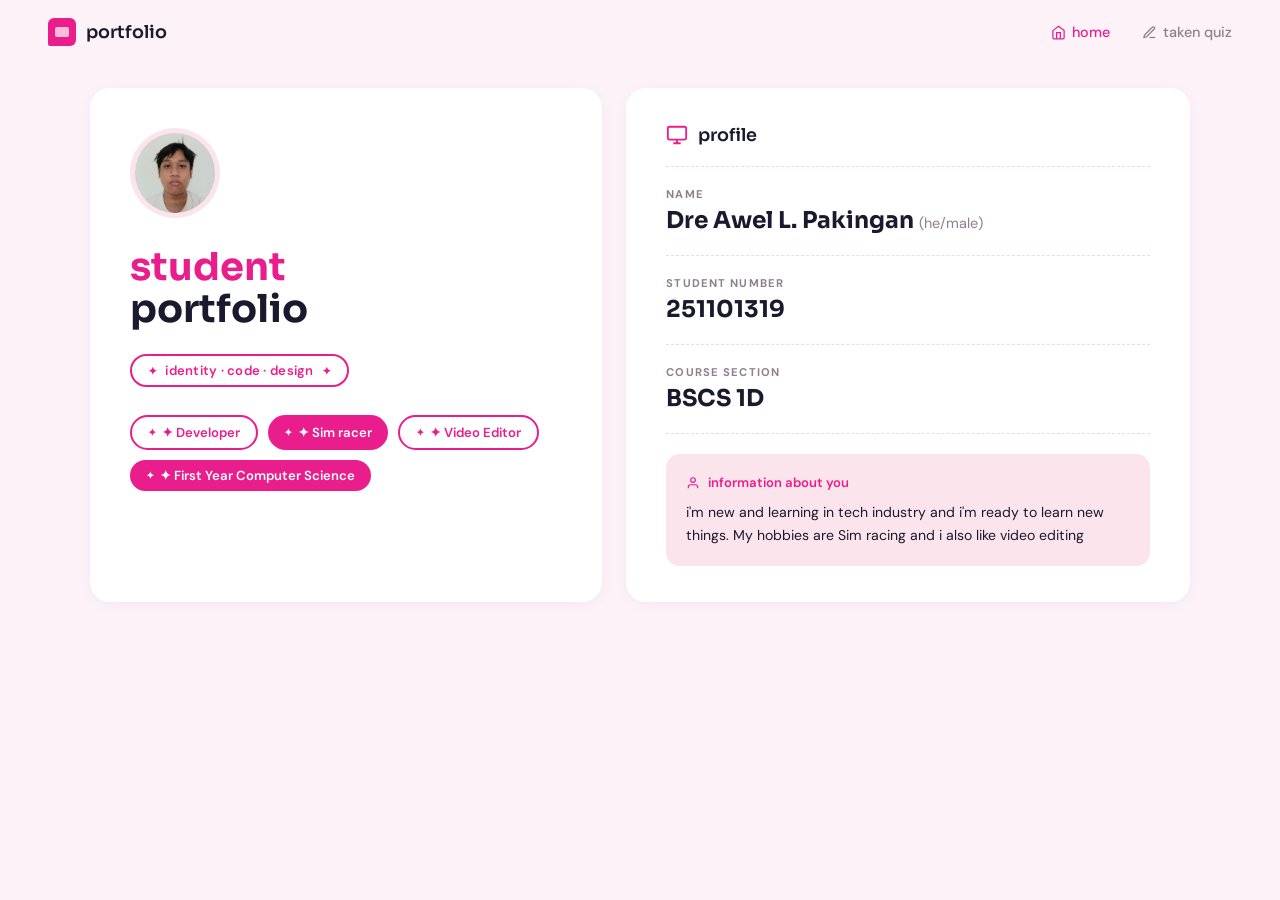
==== index.html @ 7db8d8a5 "Add files via upload" ====
<!DOCTYPE html>
<html lang="en">
<head>
  <meta charset="UTF-8" />
  <meta name="viewport" content="width=device-width, initial-scale=1.0"/>
  <title>Student Portfolio</title>
  <link href="https://fonts.googleapis.com/css2?family=Sora:wght@300;400;500;600;700&family=DM+Sans:wght@300;400;500&display=swap" rel="stylesheet"/>
  <link rel="stylesheet" href="style.css"/>
</head>
<body>

  <nav>
    <a href="#" class="nav-logo" onclick="showPage('home')">
      <div class="folder-icon"></div>
      portfolio
    </a>
    <ul class="nav-links">
      <li>
        <a href="#" class="active" id="nav-home" onclick="showPage('home')">
          <svg viewBox="0 0 24 24" fill="none" stroke="currentColor" stroke-width="2"><path d="M3 9l9-7 9 7v11a2 2 0 01-2 2H5a2 2 0 01-2-2z"/><polyline points="9 22 9 12 15 12 15 22"/></svg>
          home
        </a>
      </li>
      <li>
        <a href="takenquiz.html" id="nav-quiz">
          <svg viewBox="0 0 24 24" fill="none" stroke="currentColor" stroke-width="2"><path d="M12 20h9"/><path d="M16.5 3.5a2.121 2.121 0 013 3L7 19l-4 1 1-4L16.5 3.5z"/></svg>
          taken quiz
        </a>
      </li>
    </ul>
  </nav>

  <!-- HOME PAGE -->
  <div class="page active" id="page-home">
    <div class="home-grid">
      <!-- Left -->
      <div class="card">
        <div class="avatar-wrap">
          <!-- Replace 'your-photo.jpg' with your actual photo filename -->
          <img src="Image/profile.jpeg" alt="Your photo" class="avatar-img" onerror="this.style.display='none'; this.nextElementSibling.style.display='flex';">
          <span class="avatar-fallback" style="display: none;">🎓</span>
        </div>
        <div class="student-title">
          <span>student</span><br>portfolio
        </div>
        <div class="scroll-badge">identity · code · design</div>
        <div class="tags">
          <span class="tag tag-outline">✦ Developer</span>
          <span class="tag tag-filled">✦ Sim racer</span>
          <span class="tag tag-outline">✦ Video Editor</span>
          <span class="tag tag-filled">✦ First Year Computer Science</span>
        </div>
      </div>

      <!-- Right: Profile -->
      <div class="card profile-card">
        <div class="profile-header">
          <svg viewBox="0 0 24 24" fill="none" stroke="currentColor" stroke-width="2">
            <rect x="2" y="3" width="20" height="14" rx="2"/><path d="M8 21h8M12 17v4"/>
          </svg>
          <h2>profile</h2>
        </div>
        <hr class="divider"/>

        <div class="profile-row">
          <span class="profile-label">Name</span>
          <span class="profile-value">Dre Awel L. Pakingan <span>(he/male)</span></span>
        </div>

        <div class="profile-row">
          <span class="profile-label">Student Number</span>
          <span class="profile-value">251101319</span>
        </div>

        <div class="profile-row">
          <span class="profile-label">Course Section</span>
          <span class="profile-value">BSCS 1D</span>
        </div>

        <div class="info-box">
          <div class="info-box-header">
            <svg viewBox="0 0 24 24" fill="none" stroke="currentColor" stroke-width="2">
              <path d="M20 21v-2a4 4 0 00-4-4H8a4 4 0 00-4 4v2"/><circle cx="12" cy="7" r="4"/>
            </svg>
            information about you
          </div>
          <p>i'm new and learning in tech industry and i'm ready to learn new things. My hobbies are Sim racing and i also like video editing</p>
        </div>
      </div>
    </div>
  </div>

  <!-- TAKEN QUIZ PAGE -->
  <div class="page" id="page-quiz">
    <div class="quiz-section-title">
      <svg viewBox="0 0 24 24" fill="none" stroke="currentColor" stroke-width="2">
        <path d="M14 2H6a2 2 0 00-2 2v16a2 2 0 002 2h12a2 2 0 002-2V8z"/><polyline points="14 2 14 8 20 8"/><line x1="16" y1="13" x2="8" y2="13"/><line x1="16" y1="17" x2="8" y2="17"/><polyline points="10 9 9 9 8 9"/>
      </svg>
      <h1>taken quizzes</h1>
    </div>

    <div class="recent-header">
      <svg viewBox="0 0 24 24" fill="none" stroke="currentColor" stroke-width="2">
        <circle cx="12" cy="12" r="10"/><polyline points="12 6 12 12 16 14"/>
      </svg>
      <h3>recently taken quizzes</h3>
    </div>

    <div class="quiz-list">
      <div class="quiz-item">
        <div class="quiz-item-left">
          <div class="quiz-item-title">
            <svg viewBox="0 0 24 24" fill="none" stroke="currentColor" stroke-width="2">
              <path d="M12 20h9"/><path d="M16.5 3.5a2.121 2.121 0 013 3L7 19l-4 1 1-4L16.5 3.5z"/>
            </svg>
            midterm exam · design systems
          </div>
          <div class="quiz-item-meta">
            <span>
              <svg viewBox="0 0 24 24" fill="none" stroke="currentColor" stroke-width="2"><rect x="3" y="4" width="18" height="18" rx="2"/><line x1="16" y1="2" x2="16" y2="6"/><line x1="8" y1="2" x2="8" y2="6"/><line x1="3" y1="10" x2="21" y2="10"/></svg>
              may 12, 2026
            </span>
            <span>
              <svg viewBox="0 0 24 24" fill="none" stroke="currentColor" stroke-width="2"><path d="M14 2H6a2 2 0 00-2 2v16a2 2 0 002 2h12a2 2 0 002-2V8z"/><polyline points="14 2 14 8 20 8"/></svg>
              scanned_quiz.pdf
            </span>
          </div>
        </div>
        <div class="score-badge">92%</div>
      </div>

      <div class="quiz-item">
        <div class="quiz-item-left">
          <div class="quiz-item-title">
            <svg viewBox="0 0 24 24" fill="none" stroke="currentColor" stroke-width="2">
              <path d="M12 20h9"/><path d="M16.5 3.5a2.121 2.121 0 013 3L7 19l-4 1 1-4L16.5 3.5z"/>
            </svg>
            typography quiz · week 7
          </div>
          <div class="quiz-item-meta">
            <span>
              <svg viewBox="0 0 24 24" fill="none" stroke="currentColor" stroke-width="2"><rect x="3" y="4" width="18" height="18" rx="2"/><line x1="16" y1="2" x2="16" y2="6"/><line x1="8" y1="2" x2="8" y2="6"/><line x1="3" y1="10" x2="21" y2="10"/></svg>
              april 28, 2026
            </span>
            <span>
              <svg viewBox="0 0 24 24" fill="none" stroke="currentColor" stroke-width="2"><path d="M14 2H6a2 2 0 00-2 2v16a2 2 0 002 2h12a2 2 0 002-2V8z"/><polyline points="14 2 14 8 20 8"/></svg>
              typography_q7.jpg
            </span>
          </div>
        </div>
        <div class="score-badge">88%</div>
      </div>

      <div class="quiz-item">
        <div class="quiz-item-left">
          <div class="quiz-item-title">
            <svg viewBox="0 0 24 24" fill="none" stroke="currentColor" stroke-width="2">
              <path d="M12 20h9"/><path d="M16.5 3.5a2.121 2.121 0 013 3L7 19l-4 1 1-4L16.5 3.5z"/>
            </svg>
            color theory · quiz 3
          </div>
          <div class="quiz-item-meta">
            <span>
              <svg viewBox="0 0 24 24" fill="none" stroke="currentColor" stroke-width="2"><rect x="3" y="4" width="18" height="18" rx="2"/><line x1="16" y1="2" x2="16" y2="6"/><line x1="8" y1="2" x2="8" y2="6"/><line x1="3" y1="10" x2="21" y2="10"/></svg>
              april 10, 2026
            </span>
            <span>
              <svg viewBox="0 0 24 24" fill="none" stroke="currentColor" stroke-width="2"><path d="M14 2H6a2 2 0 00-2 2v16a2 2 0 002 2h12a2 2 0 002-2V8z"/><polyline points="14 2 14 8 20 8"/></svg>
              color_quiz3.png
            </span>
          </div>
        </div>
        <div class="score-badge">95%</div>
      </div>
    </div>
  </div>

  <script>
    function showPage(name) {
      document.querySelectorAll('.page').forEach(p => p.classList.remove('active'));
      document.querySelectorAll('.nav-links a').forEach(a => a.classList.remove('active'));
      document.getElementById('page-' + name).classList.add('active');
      document.getElementById('nav-' + name).classList.add('active');
    }
  </script>

</body>
</html>
---- style.css ----
*, *::before, *::after { box-sizing: border-box; margin: 0; padding: 0; }

:root {
  --bg: #fdf2f7;
  --card: #ffffff;
  --accent: #e91e8c;
  --accent-light: #fce4ec;
  --accent-soft: #f8bbd9;
  --text: #1a1a2e;
  --muted: #8e7f8e;
  --border: #f0d9e6;
  --tag-bg: #e91e8c;
  --tag-text: #fff;
  --tag-outline-bg: transparent;
  --tag-outline-border: #e91e8c;
  --tag-outline-text: #e91e8c;
}

body {
  font-family: 'DM Sans', sans-serif;
  background: var(--bg);
  color: var(--text);
  min-height: 100vh;
}

/* NAV */
nav {
  display: flex;
  align-items: center;
  justify-content: space-between;
  padding: 18px 48px;
  background: var(--bg);
}

.nav-logo {
  display: flex;
  align-items: center;
  gap: 10px;
  font-family: 'Sora', sans-serif;
  font-weight: 600;
  font-size: 1.1rem;
  color: var(--text);
  text-decoration: none;
}

.nav-logo .folder-icon {
  width: 28px; height: 28px;
  background: var(--accent);
  border-radius: 6px 6px 6px 2px;
  display: flex; align-items: center; justify-content: center;
}

.nav-logo .folder-icon::before {
  content: '';
  display: block;
  width: 14px; height: 10px;
  background: rgba(255,255,255,0.7);
  border-radius: 2px;
}

.nav-links {
  display: flex;
  gap: 32px;
  list-style: none;
}

.nav-links a {
  text-decoration: none;
  color: var(--muted);
  font-size: 0.9rem;
  font-weight: 500;
  display: flex; align-items: center; gap: 6px;
  transition: color 0.2s;
}

.nav-links a:hover, .nav-links a.active { color: var(--accent); }

.nav-links a svg { width: 15px; height: 15px; }

/* PAGES */
.page { display: none; padding: 24px 48px 48px; animation: fadeIn 0.3s ease; }
.page.active { display: block; }

@keyframes fadeIn { from { opacity: 0; transform: translateY(8px); } to { opacity: 1; transform: translateY(0); } }

/* HOME PAGE */
.home-grid {
  display: grid;
  grid-template-columns: 1fr 1.1fr;
  gap: 24px;
  max-width: 1100px;
  margin: 0 auto;
}

.card {
  background: var(--card);
  border-radius: 20px;
  padding: 40px;
  box-shadow: 0 2px 12px rgba(59,79,216,0.06);
}

.avatar-wrap {
  width: 90px; height: 90px;
  background: var(--accent-light);
  border-radius: 50%;
  display: flex; align-items: center; justify-content: center;
  margin-bottom: 28px;
  overflow: hidden;
}

.avatar-wrap img {
  width: 80px; height: 80px; object-fit: contain;
}

.avatar-fallback {
  font-size: 2.4rem;
}

.avatar-img {
  width: 80px;
  height: 80px;
  object-fit: cover;
  border-radius: 50%;
}

.student-title {
  font-family: 'Sora', sans-serif;
  font-size: 2.4rem;
  font-weight: 700;
  line-height: 1.1;
  margin-bottom: 24px;
}

.student-title span { color: var(--accent); }

.scroll-badge {
  display: inline-flex;
  align-items: center;
  gap: 8px;
  border: 2px solid var(--accent);
  border-radius: 100px;
  padding: 6px 16px;
  font-size: 0.82rem;
  font-weight: 600;
  color: var(--accent);
  letter-spacing: 0.02em;
  margin-bottom: 24px;
  position: relative;
}

.scroll-badge::before {
  content: '✦';
  font-size: 0.7rem;
}
.scroll-badge::after {
  content: '✦';
  font-size: 0.7rem;
}

.tags {
  display: flex;
  flex-wrap: wrap;
  gap: 10px;
  margin-top: 4px;
}

.tag {
  display: inline-flex;
  align-items: center;
  gap: 6px;
  border-radius: 100px;
  padding: 7px 16px;
  font-size: 0.82rem;
  font-weight: 600;
}

.tag::before { content: '✦'; font-size: 0.65rem; }

.tag-filled {
  background: var(--tag-bg);
  color: var(--tag-text);
}

.tag-outline {
  background: transparent;
  border: 2px solid var(--tag-outline-border);
  color: var(--tag-outline-text);
}

/* Right card - Profile */
.profile-card {
  padding: 36px 40px;
}

.profile-header {
  display: flex;
  align-items: center;
  gap: 10px;
  margin-bottom: 20px;
}

.profile-header svg { width: 22px; height: 22px; color: var(--accent); }

.profile-header h2 {
  font-family: 'Sora', sans-serif;
  font-size: 1.1rem;
  font-weight: 600;
  color: var(--text);
}

.divider {
  border: none;
  border-top: 1.5px dashed var(--border);
  margin: 0 0 20px;
}

.profile-row {
  display: flex;
  flex-direction: column;
  gap: 4px;
  margin-bottom: 20px;
  padding-bottom: 20px;
  border-bottom: 1.5px dashed var(--border);
}

.profile-row:last-of-type { border-bottom: none; margin-bottom: 0; }

.profile-label {
  font-size: 0.7rem;
  font-weight: 700;
  letter-spacing: 0.1em;
  color: var(--muted);
  text-transform: uppercase;
}

.profile-value {
  font-family: 'Sora', sans-serif;
  font-size: 1.45rem;
  font-weight: 700;
  color: var(--text);
}

.profile-value span {
  font-family: 'DM Sans', sans-serif;
  font-size: 0.9rem;
  font-weight: 400;
  color: var(--muted);
}

.info-box {
  background: var(--accent-light);
  border-radius: 14px;
  padding: 20px;
  margin-top: 10px;
}

.info-box-header {
  display: flex;
  align-items: center;
  gap: 8px;
  margin-bottom: 10px;
  font-size: 0.82rem;
  font-weight: 600;
  color: var(--accent);
}

.info-box-header svg { width: 14px; height: 14px; }

.info-box p {
  font-size: 0.88rem;
  color: var(--text);
  line-height: 1.6;
}

/* TAKEN QUIZ PAGE */
.quiz-section-title {
  display: flex;
  align-items: center;
  gap: 12px;
  margin-bottom: 28px;
}

.quiz-section-title svg { width: 28px; height: 28px; color: var(--accent); }

.quiz-section-title h1 {
  font-family: 'Sora', sans-serif;
  font-size: 1.6rem;
  font-weight: 700;
  color: var(--text);
}

.upload-card {
  background: var(--card);
  border-radius: 20px;
  padding: 40px;
  text-align: center;
  border: 2px dashed var(--accent-soft);
  margin-bottom: 28px;
  box-shadow: 0 2px 12px rgba(59,79,216,0.06);
  max-width: 900px;
  margin-left: auto;
  margin-right: auto;
}

.upload-icon {
  display: flex;
  align-items: center;
  justify-content: center;
  gap: 10px;
  margin-bottom: 20px;
  color: var(--accent);
  font-size: 0.95rem;
  font-weight: 600;
}

.upload-icon svg { width: 22px; height: 22px; }

.file-input-row {
  display: flex;
  align-items: center;
  justify-content: center;
  gap: 16px;
  flex-wrap: wrap;
}

.file-input-label {
  display: inline-flex;
  align-items: center;
  gap: 0;
  border: 1.5px solid var(--border);
  border-radius: 8px;
  overflow: hidden;
  cursor: pointer;
}

.file-btn {
  background: #f1f3fa;
  color: var(--text);
  padding: 8px 14px;
  font-size: 0.85rem;
  font-weight: 500;
  border-right: 1.5px solid var(--border);
}

.file-name {
  padding: 8px 14px;
  font-size: 0.85rem;
  color: var(--muted);
  min-width: 120px;
}

.file-input-label input[type="file"] { display: none; }

.file-hint {
  font-size: 0.8rem;
  color: var(--muted);
  margin-left: 8px;
}

/* Recent quizzes */
.recent-header {
  display: flex;
  align-items: center;
  gap: 10px;
  margin-bottom: 16px;
  max-width: 900px;
  margin-left: auto;
  margin-right: auto;
}

.recent-header svg { width: 20px; height: 20px; color: var(--accent); }

.recent-header h3 {
  font-family: 'Sora', sans-serif;
  font-weight: 600;
  font-size: 1rem;
}

.quiz-list {
  display: flex;
  flex-direction: column;
  gap: 12px;
  max-width: 900px;
  margin: 0 auto;
}

.quiz-item {
  background: var(--card);
  border-radius: 16px;
  padding: 20px 28px;
  display: flex;
  align-items: center;
  justify-content: space-between;
  box-shadow: 0 2px 8px rgba(59,79,216,0.05);
}

.quiz-item-left { display: flex; flex-direction: column; gap: 6px; }

.quiz-item-title {
  display: flex;
  align-items: center;
  gap: 8px;
  font-family: 'Sora', sans-serif;
  font-weight: 600;
  font-size: 0.97rem;
}

.quiz-item-title svg { width: 15px; height: 15px; color: var(--accent); }

.quiz-item-meta {
  display: flex;
  align-items: center;
  gap: 14px;
  font-size: 0.78rem;
  color: var(--muted);
}

.quiz-item-meta span {
  display: flex; align-items: center; gap: 4px;
}

.quiz-item-meta svg { width: 12px; height: 12px; }

.score-badge {
  background: var(--accent);
  color: #fff;
  font-family: 'Sora', sans-serif;
  font-weight: 700;
  font-size: 1rem;
  padding: 10px 22px;
  border-radius: 12px;
  min-width: 70px;
  text-align: center;
}

/* UPLOAD PAGE */
.upload-page-card {
  background: var(--card);
  border-radius: 20px;
  padding: 40px;
  max-width: 600px;
  margin: 0 auto;
  box-shadow: 0 2px 12px rgba(59,79,216,0.06);
}

.upload-page-card h2 {
  font-family: 'Sora', sans-serif;
  font-size: 1.2rem;
  font-weight: 700;
  margin-bottom: 20px;
  color: var(--text);
}

.form-group { margin-bottom: 20px; }

.form-group label {
  display: block;
  font-size: 0.8rem;
  font-weight: 700;
  letter-spacing: 0.08em;
  text-transform: uppercase;
  color: var(--muted);
  margin-bottom: 8px;
}

.form-group input, .form-group textarea {
  width: 100%;
  border: 1.5px solid var(--border);
  border-radius: 10px;
  padding: 11px 14px;
  font-family: 'DM Sans', sans-serif;
  font-size: 0.9rem;
  color: var(--text);
  background: var(--bg);
  outline: none;
  transition: border-color 0.2s;
}

.form-group input:focus, .form-group textarea:focus {
  border-color: var(--accent);
}

.submit-btn {
  background: var(--accent);
  color: #fff;
  border: none;
  border-radius: 12px;
  padding: 12px 28px;
  font-family: 'Sora', sans-serif;
  font-weight: 600;
  font-size: 0.9rem;
  cursor: pointer;
  transition: opacity 0.2s;
}

.submit-btn:hover { opacity: 0.88; }

/* Preview */
#preview-img {
  max-width: 100%;
  border-radius: 12px;
  margin-top: 16px;
  display: none;
}

/* TAKEN QUIZ PAGE */
.quiz-section-title {
  display: flex;
  align-items: center;
  gap: 12px;
  margin-bottom: 28px;
}

.quiz-section-title svg { width: 28px; height: 28px; color: var(--accent); }

.quiz-section-title h1 {
  font-family: 'Sora', sans-serif;
  font-size: 1.6rem;
  font-weight: 700;
  color: var(--text);
}

.quiz-recent-card {
  background: var(--card);
  border-radius: 20px;
  padding: 28px 32px;
  max-width: 900px;
  margin: 0 auto;
  box-shadow: 0 2px 12px rgba(233, 30, 140, 0.06);
}

.recent-header {
  display: flex;
  align-items: center;
  gap: 10px;
  margin-bottom: 20px;
}

.recent-header svg { width: 20px; height: 20px; color: var(--accent); }

.recent-header h3 {
  font-family: 'Sora', sans-serif;
  font-weight: 600;
  font-size: 1rem;
  color: var(--text);
}

.quiz-list {
  display: flex;
  flex-direction: column;
  gap: 12px;
  margin-bottom: 20px;
}

.quiz-item {
  background: var(--bg);
  border-radius: 16px;
  padding: 20px 28px;
  display: flex;
  align-items: center;
  justify-content: space-between;
}

.quiz-item-new { animation: fadeIn 0.4s ease; }

.quiz-item-left { display: flex; flex-direction: column; gap: 6px; }

.quiz-item-title {
  display: flex;
  align-items: center;
  gap: 8px;
  font-family: 'Sora', sans-serif;
  font-weight: 600;
  font-size: 0.97rem;
  color: var(--text);
}

.quiz-item-title svg { width: 15px; height: 15px; color: var(--accent); }

.quiz-item-meta {
  display: flex;
  align-items: center;
  gap: 14px;
  font-size: 0.78rem;
  color: var(--muted);
}

.quiz-item-meta span { display: flex; align-items: center; gap: 4px; }
.quiz-item-meta svg { width: 12px; height: 12px; }

.score-badge {
  background: var(--accent);
  color: #fff;
  font-family: 'Sora', sans-serif;
  font-weight: 700;
  font-size: 1rem;
  padding: 10px 22px;
  border-radius: 12px;
  min-width: 70px;
  text-align: center;
}

.quiz-count-note {
  display: flex;
  align-items: center;
  gap: 8px;
  font-size: 0.8rem;
  color: var(--accent);
  font-weight: 500;
  margin-top: 4px;
}

@media (max-width: 768px) {
  nav { padding: 14px 20px; }
  .page { padding: 16px 16px 36px; }
  .home-grid { grid-template-columns: 1fr; }
  .card { padding: 28px 22px; }
  .quiz-recent-card { padding: 20px 18px; }
  .quiz-item { padding: 16px 18px; }
}
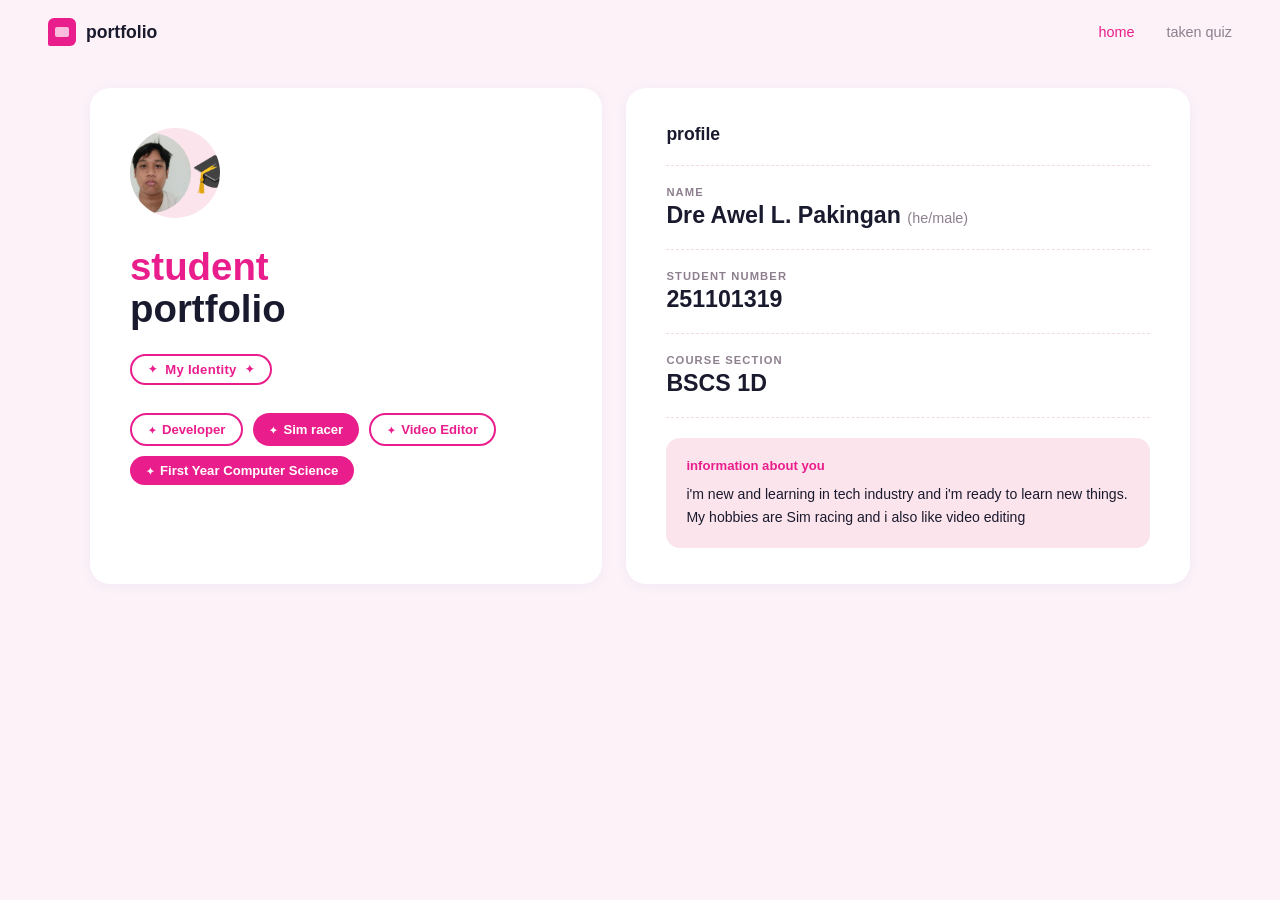
==== commit 1a323987: "Update index.html" ====
--- a/index.html
+++ b/index.html
@@ -4,62 +4,72 @@
   <meta charset="UTF-8" />
   <meta name="viewport" content="width=device-width, initial-scale=1.0"/>
   <title>Student Portfolio</title>
-  <link href="https://fonts.googleapis.com/css2?family=Sora:wght@300;400;500;600;700&family=DM+Sans:wght@300;400;500&display=swap" rel="stylesheet"/>
+
+  <!-- All styling is in style.css -->
   <link rel="stylesheet" href="style.css"/>
 </head>
 <body>
 
+  <!-- ==================== NAVIGATION BAR ==================== -->
+
   <nav>
+
     <a href="#" class="nav-logo" onclick="showPage('home')">
       <div class="folder-icon"></div>
       portfolio
     </a>
+
+    <!-- Navigation links list -->
     <ul class="nav-links">
+
       <li>
         <a href="#" class="active" id="nav-home" onclick="showPage('home')">
-          <svg viewBox="0 0 24 24" fill="none" stroke="currentColor" stroke-width="2"><path d="M3 9l9-7 9 7v11a2 2 0 01-2 2H5a2 2 0 01-2-2z"/><polyline points="9 22 9 12 15 12 15 22"/></svg>
           home
         </a>
       </li>
+
       <li>
         <a href="takenquiz.html" id="nav-quiz">
-          <svg viewBox="0 0 24 24" fill="none" stroke="currentColor" stroke-width="2"><path d="M12 20h9"/><path d="M16.5 3.5a2.121 2.121 0 013 3L7 19l-4 1 1-4L16.5 3.5z"/></svg>
           taken quiz
         </a>
       </li>
     </ul>
   </nav>
 
-  <!-- HOME PAGE -->
+  <!-- ==================== HOME PAGE ==================== -->
+
   <div class="page active" id="page-home">
+
     <div class="home-grid">
-      <!-- Left -->
+
       <div class="card">
+
         <div class="avatar-wrap">
-          <!-- Replace 'your-photo.jpg' with your actual photo filename -->
-          <img src="Image/profile.jpeg" alt="Your photo" class="avatar-img" onerror="this.style.display='none'; this.nextElementSibling.style.display='flex';">
-          <span class="avatar-fallback" style="display: none;">🎓</span>
+          <img src="Image/profile.jpeg" alt="Your photo" class="avatar-img"
+               onerror="this.style.display='none'; this.nextElementSibling.style.display='flex';">
+          <span class="avatar-fallback">🎓</span>
         </div>
+
         <div class="student-title">
           <span>student</span><br>portfolio
         </div>
-        <div class="scroll-badge">identity · code · design</div>
+
+        <div class="scroll-badge">My Identity</div>
+
         <div class="tags">
-          <span class="tag tag-outline">✦ Developer</span>
-          <span class="tag tag-filled">✦ Sim racer</span>
-          <span class="tag tag-outline">✦ Video Editor</span>
-          <span class="tag tag-filled">✦ First Year Computer Science</span>
+          <span class="tag tag-outline"> Developer</span>
+          <span class="tag tag-filled"> Sim racer</span>
+          <span class="tag tag-outline"> Video Editor</span>
+          <span class="tag tag-filled"> First Year Computer Science</span>
         </div>
       </div>
 
-      <!-- Right: Profile -->
       <div class="card profile-card">
+
         <div class="profile-header">
-          <svg viewBox="0 0 24 24" fill="none" stroke="currentColor" stroke-width="2">
-            <rect x="2" y="3" width="20" height="14" rx="2"/><path d="M8 21h8M12 17v4"/>
-          </svg>
           <h2>profile</h2>
         </div>
+
         <hr class="divider"/>
 
         <div class="profile-row">
@@ -79,110 +89,19 @@
 
         <div class="info-box">
           <div class="info-box-header">
-            <svg viewBox="0 0 24 24" fill="none" stroke="currentColor" stroke-width="2">
-              <path d="M20 21v-2a4 4 0 00-4-4H8a4 4 0 00-4 4v2"/><circle cx="12" cy="7" r="4"/>
-            </svg>
             information about you
           </div>
           <p>i'm new and learning in tech industry and i'm ready to learn new things. My hobbies are Sim racing and i also like video editing</p>
         </div>
+
       </div>
+
     </div>
   </div>
 
-  <!-- TAKEN QUIZ PAGE -->
-  <div class="page" id="page-quiz">
-    <div class="quiz-section-title">
-      <svg viewBox="0 0 24 24" fill="none" stroke="currentColor" stroke-width="2">
-        <path d="M14 2H6a2 2 0 00-2 2v16a2 2 0 002 2h12a2 2 0 002-2V8z"/><polyline points="14 2 14 8 20 8"/><line x1="16" y1="13" x2="8" y2="13"/><line x1="16" y1="17" x2="8" y2="17"/><polyline points="10 9 9 9 8 9"/>
-      </svg>
-      <h1>taken quizzes</h1>
-    </div>
-
-    <div class="recent-header">
-      <svg viewBox="0 0 24 24" fill="none" stroke="currentColor" stroke-width="2">
-        <circle cx="12" cy="12" r="10"/><polyline points="12 6 12 12 16 14"/>
-      </svg>
-      <h3>recently taken quizzes</h3>
-    </div>
-
-    <div class="quiz-list">
-      <div class="quiz-item">
-        <div class="quiz-item-left">
-          <div class="quiz-item-title">
-            <svg viewBox="0 0 24 24" fill="none" stroke="currentColor" stroke-width="2">
-              <path d="M12 20h9"/><path d="M16.5 3.5a2.121 2.121 0 013 3L7 19l-4 1 1-4L16.5 3.5z"/>
-            </svg>
-            midterm exam · design systems
-          </div>
-          <div class="quiz-item-meta">
-            <span>
-              <svg viewBox="0 0 24 24" fill="none" stroke="currentColor" stroke-width="2"><rect x="3" y="4" width="18" height="18" rx="2"/><line x1="16" y1="2" x2="16" y2="6"/><line x1="8" y1="2" x2="8" y2="6"/><line x1="3" y1="10" x2="21" y2="10"/></svg>
-              may 12, 2026
-            </span>
-            <span>
-              <svg viewBox="0 0 24 24" fill="none" stroke="currentColor" stroke-width="2"><path d="M14 2H6a2 2 0 00-2 2v16a2 2 0 002 2h12a2 2 0 002-2V8z"/><polyline points="14 2 14 8 20 8"/></svg>
-              scanned_quiz.pdf
-            </span>
-          </div>
-        </div>
-        <div class="score-badge">92%</div>
-      </div>
-
-      <div class="quiz-item">
-        <div class="quiz-item-left">
-          <div class="quiz-item-title">
-            <svg viewBox="0 0 24 24" fill="none" stroke="currentColor" stroke-width="2">
-              <path d="M12 20h9"/><path d="M16.5 3.5a2.121 2.121 0 013 3L7 19l-4 1 1-4L16.5 3.5z"/>
-            </svg>
-            typography quiz · week 7
-          </div>
-          <div class="quiz-item-meta">
-            <span>
-              <svg viewBox="0 0 24 24" fill="none" stroke="currentColor" stroke-width="2"><rect x="3" y="4" width="18" height="18" rx="2"/><line x1="16" y1="2" x2="16" y2="6"/><line x1="8" y1="2" x2="8" y2="6"/><line x1="3" y1="10" x2="21" y2="10"/></svg>
-              april 28, 2026
-            </span>
-            <span>
-              <svg viewBox="0 0 24 24" fill="none" stroke="currentColor" stroke-width="2"><path d="M14 2H6a2 2 0 00-2 2v16a2 2 0 002 2h12a2 2 0 002-2V8z"/><polyline points="14 2 14 8 20 8"/></svg>
-              typography_q7.jpg
-            </span>
-          </div>
-        </div>
-        <div class="score-badge">88%</div>
-      </div>
-
-      <div class="quiz-item">
-        <div class="quiz-item-left">
-          <div class="quiz-item-title">
-            <svg viewBox="0 0 24 24" fill="none" stroke="currentColor" stroke-width="2">
-              <path d="M12 20h9"/><path d="M16.5 3.5a2.121 2.121 0 013 3L7 19l-4 1 1-4L16.5 3.5z"/>
-            </svg>
-            color theory · quiz 3
-          </div>
-          <div class="quiz-item-meta">
-            <span>
-              <svg viewBox="0 0 24 24" fill="none" stroke="currentColor" stroke-width="2"><rect x="3" y="4" width="18" height="18" rx="2"/><line x1="16" y1="2" x2="16" y2="6"/><line x1="8" y1="2" x2="8" y2="6"/><line x1="3" y1="10" x2="21" y2="10"/></svg>
-              april 10, 2026
-            </span>
-            <span>
-              <svg viewBox="0 0 24 24" fill="none" stroke="currentColor" stroke-width="2"><path d="M14 2H6a2 2 0 00-2 2v16a2 2 0 002 2h12a2 2 0 002-2V8z"/><polyline points="14 2 14 8 20 8"/></svg>
-              color_quiz3.png
-            </span>
-          </div>
-        </div>
-        <div class="score-badge">95%</div>
-      </div>
-    </div>
-  </div>
-
-  <script>
-    function showPage(name) {
-      document.querySelectorAll('.page').forEach(p => p.classList.remove('active'));
-      document.querySelectorAll('.nav-links a').forEach(a => a.classList.remove('active'));
-      document.getElementById('page-' + name).classList.add('active');
-      document.getElementById('nav-' + name).classList.add('active');
-    }
-  </script>
+  <!-- All JavaScript is in script.js -->
+  <script src="script.js"></script>
 
 </body>
 </html>
+  
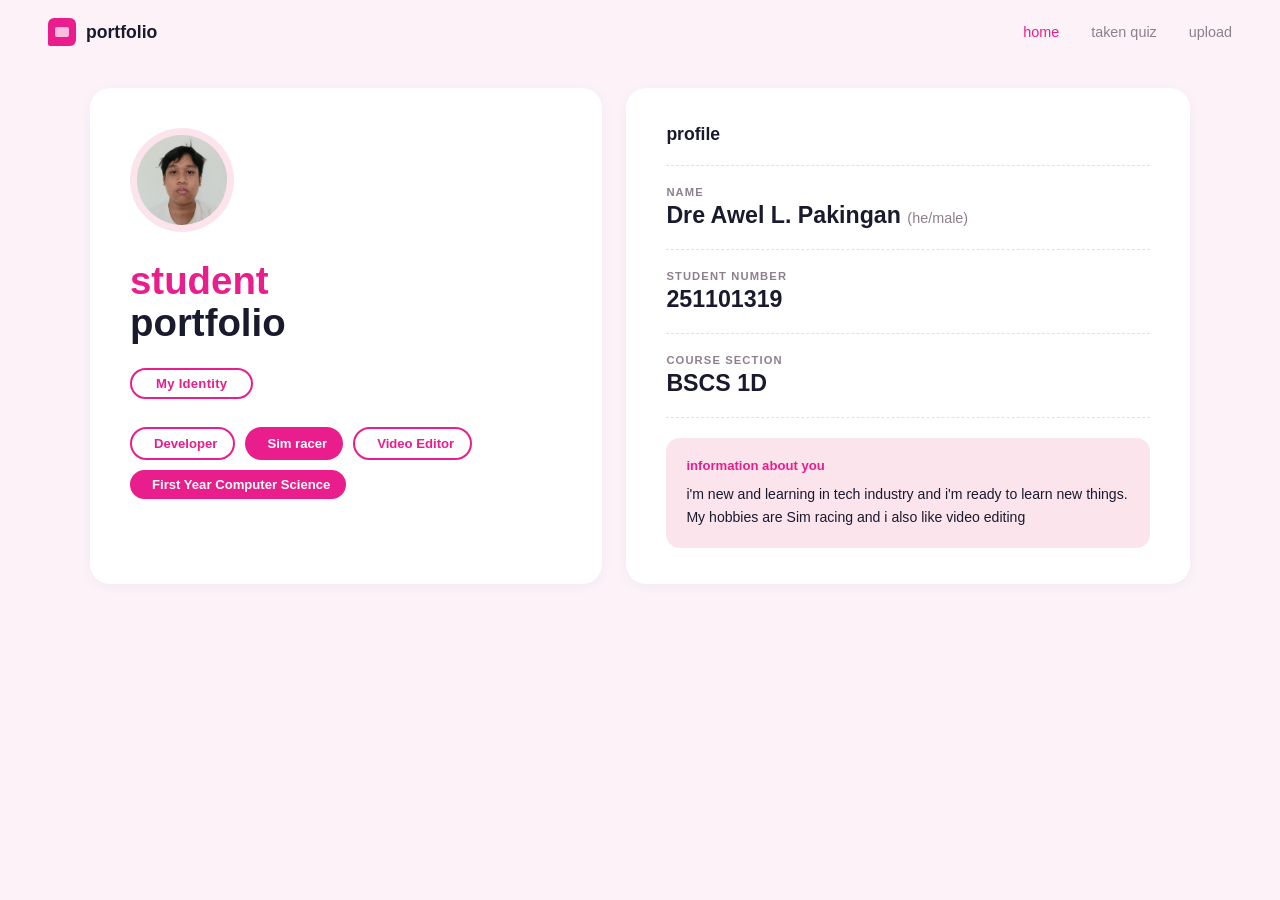
==== commit c8a07744: "Update index.html" ====
--- a/index.html
+++ b/index.html
@@ -31,6 +31,11 @@
       <li>
         <a href="takenquiz.html" id="nav-quiz">
           taken quiz
+        </a>
+      </li>
+      <li>
+        <a href="upload.html" id="nav-upload">
+          upload
         </a>
       </li>
     </ul>
--- a/style.css
+++ b/style.css
@@ -17,7 +17,7 @@
 }
 
 body {
-  font-family: 'DM Sans', sans-serif;
+  font-family: sans-serif;
   background: var(--bg);
   color: var(--text);
   min-height: 100vh;
@@ -36,7 +36,7 @@
   display: flex;
   align-items: center;
   gap: 10px;
-  font-family: 'Sora', sans-serif;
+  font-family: sans-serif;
   font-weight: 600;
   font-size: 1.1rem;
   color: var(--text);
@@ -100,31 +100,31 @@
 }
 
 .avatar-wrap {
-  width: 90px; height: 90px;
+  width: 96px; height: 96px;
   background: var(--accent-light);
   border-radius: 50%;
   display: flex; align-items: center; justify-content: center;
   margin-bottom: 28px;
   overflow: hidden;
-}
-
-.avatar-wrap img {
-  width: 80px; height: 80px; object-fit: contain;
+  padding: 4px;
+  box-sizing: content-box;
 }
 
 .avatar-fallback {
-  font-size: 2.4rem;
+  font-size: 2.6rem;
+  display: none;
 }
 
 .avatar-img {
-  width: 80px;
-  height: 80px;
+  width: 90px;
+  height: 90px;
   object-fit: cover;
   border-radius: 50%;
+  display: block;
 }
 
 .student-title {
-  font-family: 'Sora', sans-serif;
+  font-family: sans-serif;
   font-size: 2.4rem;
   font-weight: 700;
   line-height: 1.1;
@@ -149,11 +149,11 @@
 }
 
 .scroll-badge::before {
-  content: '✦';
+  content: '';
   font-size: 0.7rem;
 }
 .scroll-badge::after {
-  content: '✦';
+  content: '';
   font-size: 0.7rem;
 }
 
@@ -174,7 +174,7 @@
   font-weight: 600;
 }
 
-.tag::before { content: '✦'; font-size: 0.65rem; }
+.tag::before { content: ''; font-size: 0.65rem; }
 
 .tag-filled {
   background: var(--tag-bg);
@@ -202,7 +202,7 @@
 .profile-header svg { width: 22px; height: 22px; color: var(--accent); }
 
 .profile-header h2 {
-  font-family: 'Sora', sans-serif;
+  font-family: sans-serif;
   font-size: 1.1rem;
   font-weight: 600;
   color: var(--text);
@@ -234,14 +234,14 @@
 }
 
 .profile-value {
-  font-family: 'Sora', sans-serif;
+  font-family: sans-serif;
   font-size: 1.45rem;
   font-weight: 700;
   color: var(--text);
 }
 
 .profile-value span {
-  font-family: 'DM Sans', sans-serif;
+  font-family: sans-serif;
   font-size: 0.9rem;
   font-weight: 400;
   color: var(--muted);
@@ -283,7 +283,7 @@
 .quiz-section-title svg { width: 28px; height: 28px; color: var(--accent); }
 
 .quiz-section-title h1 {
-  font-family: 'Sora', sans-serif;
+  font-family: sans-serif;
   font-size: 1.6rem;
   font-weight: 700;
   color: var(--text);
@@ -371,7 +371,7 @@
 .recent-header svg { width: 20px; height: 20px; color: var(--accent); }
 
 .recent-header h3 {
-  font-family: 'Sora', sans-serif;
+  font-family: sans-serif;
   font-weight: 600;
   font-size: 1rem;
 }
@@ -400,7 +400,7 @@
   display: flex;
   align-items: center;
   gap: 8px;
-  font-family: 'Sora', sans-serif;
+  font-family: sans-serif;
   font-weight: 600;
   font-size: 0.97rem;
 }
@@ -409,8 +409,9 @@
 
 .quiz-item-meta {
   display: flex;
-  align-items: center;
+  align-items: left;
   gap: 14px;
+
   font-size: 0.78rem;
   color: var(--muted);
 }
@@ -424,7 +425,7 @@
 .score-badge {
   background: var(--accent);
   color: #fff;
-  font-family: 'Sora', sans-serif;
+  font-family: sans-serif;
   font-weight: 700;
   font-size: 1rem;
   padding: 10px 22px;
@@ -444,7 +445,7 @@
 }
 
 .upload-page-card h2 {
-  font-family: 'Sora', sans-serif;
+  font-family: sans-serif;
   font-size: 1.2rem;
   font-weight: 700;
   margin-bottom: 20px;
@@ -468,7 +469,7 @@
   border: 1.5px solid var(--border);
   border-radius: 10px;
   padding: 11px 14px;
-  font-family: 'DM Sans', sans-serif;
+  font-family: sans-serif;
   font-size: 0.9rem;
   color: var(--text);
   background: var(--bg);
@@ -486,7 +487,7 @@
   border: none;
   border-radius: 12px;
   padding: 12px 28px;
-  font-family: 'Sora', sans-serif;
+  font-family: sans-serif;
   font-weight: 600;
   font-size: 0.9rem;
   cursor: pointer;
@@ -514,7 +515,7 @@
 .quiz-section-title svg { width: 28px; height: 28px; color: var(--accent); }
 
 .quiz-section-title h1 {
-  font-family: 'Sora', sans-serif;
+  font-family: sans-serif;
   font-size: 1.6rem;
   font-weight: 700;
   color: var(--text);
@@ -539,7 +540,7 @@
 .recent-header svg { width: 20px; height: 20px; color: var(--accent); }
 
 .recent-header h3 {
-  font-family: 'Sora', sans-serif;
+  font-family: sans-serif;
   font-weight: 600;
   font-size: 1rem;
   color: var(--text);
@@ -557,8 +558,15 @@
   border-radius: 16px;
   padding: 20px 28px;
   display: flex;
-  align-items: center;
-  justify-content: space-between;
+  align-items: flex-start;
+  gap: 16px;
+}
+
+.quiz-item-left {
+  flex: 1;
+  display: flex;
+  flex-direction: column;
+  gap: 6px;
 }
 
 .quiz-item-new { animation: fadeIn 0.4s ease; }
@@ -569,7 +577,7 @@
   display: flex;
   align-items: center;
   gap: 8px;
-  font-family: 'Sora', sans-serif;
+  font-family: sans-serif;
   font-weight: 600;
   font-size: 0.97rem;
   color: var(--text);
@@ -591,7 +599,7 @@
 .score-badge {
   background: var(--accent);
   color: #fff;
-  font-family: 'Sora', sans-serif;
+  font-family: sans-serif;
   font-weight: 700;
   font-size: 1rem;
   padding: 10px 22px;
@@ -618,3 +626,120 @@
   .quiz-recent-card { padding: 20px 18px; }
   .quiz-item { padding: 16px 18px; }
 }
+
+/* ── Upload form fields (takenquiz.html) ── */
+.upload-form {
+  display: flex;
+  flex-direction: column;
+  gap: 14px;
+  margin-top: 18px;
+  text-align: left;
+}
+
+.upload-form label {
+  font-size: 0.75rem;
+  font-weight: 700;
+  letter-spacing: 0.08em;
+  text-transform: uppercase;
+  color: var(--muted);
+  display: block;
+  margin-bottom: 5px;
+}
+
+.upload-form input[type="text"],
+.upload-form input[type="number"] {
+  width: 100%;
+  border: 1.5px solid var(--border);
+  border-radius: 10px;
+  padding: 10px 14px;
+  font-size: 0.9rem;
+  color: var(--text);
+  background: var(--bg);
+  outline: none;
+  transition: border-color 0.2s;
+  box-sizing: border-box;
+}
+
+.upload-form input:focus { border-color: var(--accent); }
+
+.form-row { display: flex; gap: 14px; }
+.form-row > div { flex: 1; }
+
+.add-btn {
+  background: var(--accent);
+  color: #fff;
+  border: none;
+  border-radius: 12px;
+  padding: 11px 28px;
+  font-weight: 600;
+  font-size: 0.9rem;
+  cursor: pointer;
+  transition: opacity 0.2s;
+  align-self: flex-start;
+}
+.add-btn:hover { opacity: 0.85; }
+
+.error-msg {
+  color: #e53935;
+  font-size: 0.82rem;
+  display: none;
+}
+
+.delete-btn {
+  background: none;
+  border: 1.5px solid var(--border);
+  border-radius: 8px;
+  color: var(--muted);
+  font-size: 0.78rem;
+  padding: 5px 10px;
+  cursor: pointer;
+  transition: all 0.2s;
+  white-space: nowrap;
+  flex-shrink: 0;
+}
+.delete-btn:hover { border-color: #e53935; color: #e53935; }
+
+.quiz-item-right {
+  display: flex;
+  align-items: flex-start;
+  gap: 10px;
+  flex-shrink: 0;
+}
+
+.quiz-thumb {
+  width: 48px;
+  height: 48px;
+  object-fit: cover;
+  border-radius: 8px;
+  flex-shrink: 0;
+  cursor: pointer;
+  transition: transform 0.2s ease;
+}
+
+.quiz-thumb:hover {
+  transform: scale(1.05);
+}
+
+.empty-state {
+  text-align: center;
+  color: var(--muted);
+  font-size: 0.88rem;
+  padding: 28px 0;
+}
+
+.score-badge {
+  background: var(--accent) !important;
+}
+
+#preview-img {
+  display: none;
+  max-width: 100%;
+  border-radius: 12px;
+  margin-top: 14px;
+}
+
+#quiz-count {
+  font-size: 0.82rem;
+  color: var(--accent);
+  font-weight: 600;
+}
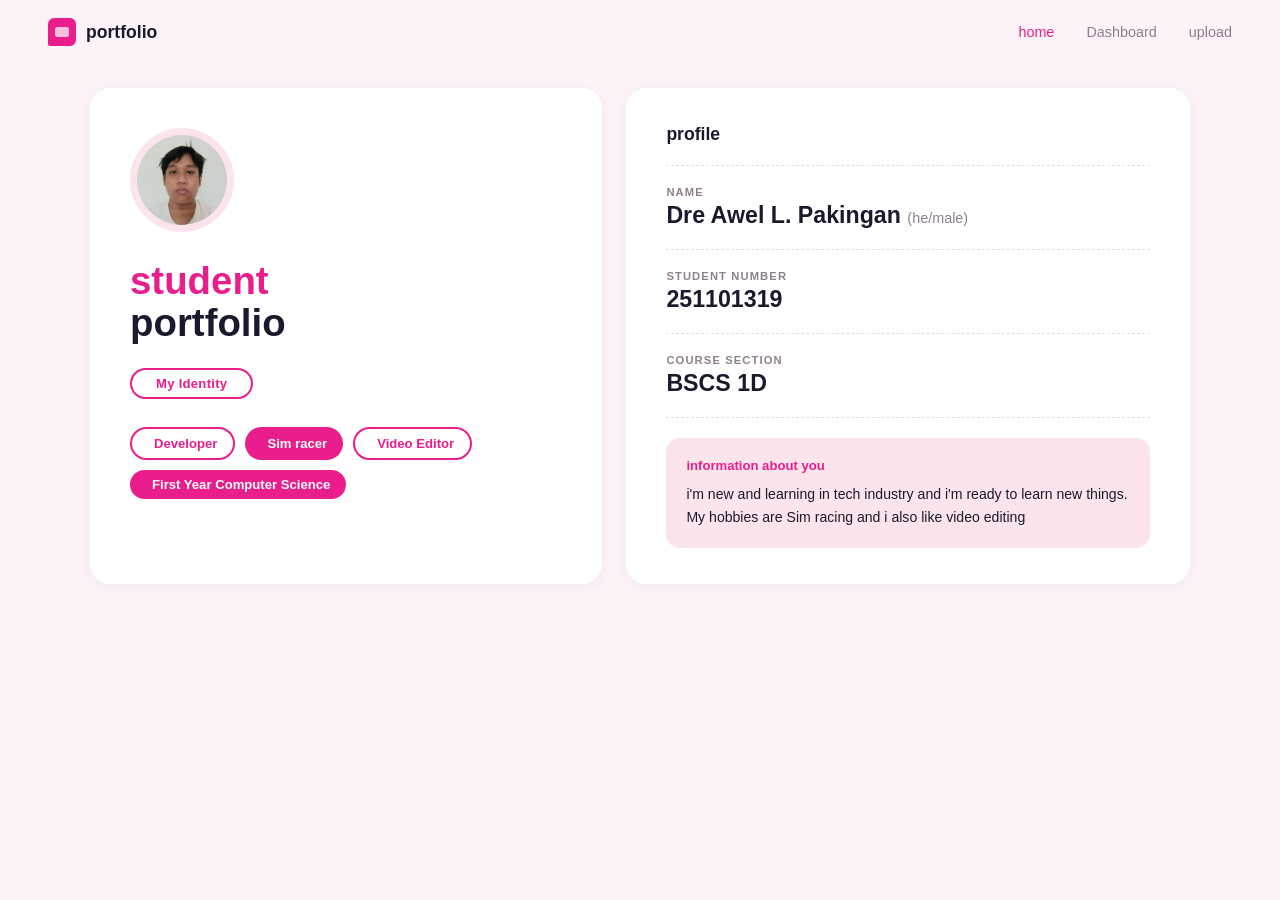
==== commit 8189ad2b: "Update index.html" ====
--- a/index.html
+++ b/index.html
@@ -6,7 +6,7 @@
   <title>Student Portfolio</title>
 
   <!-- All styling is in style.css -->
-  <link rel="stylesheet" href="style.css"/>
+<link rel="stylesheet" href="style.css"/>
 </head>
 <body>
 
@@ -30,8 +30,8 @@
 
       <li>
         <a href="takenquiz.html" id="nav-quiz">
-          taken quiz
-        </a>
+          Dashboard
+                </a>
       </li>
       <li>
         <a href="upload.html" id="nav-upload">
@@ -109,4 +109,3 @@
 
 </body>
 </html>
-  
--- a/style.css
+++ b/style.css
@@ -731,11 +731,23 @@
   background: var(--accent) !important;
 }
 
+.preview-img {
+  display: none;
+  max-width: 400px;
+  max-height: 300px;
+  width: 100%;
+  height: auto;
+  object-fit: contain;
+  border-radius: 12px;
+  margin-top: 14px;
+  border: 2px solid var(--border);
+}
+
 #preview-img {
-  display: none;
   max-width: 100%;
   border-radius: 12px;
-  margin-top: 14px;
+  margin-top: 16px;
+  display: none;
 }
 
 #quiz-count {
